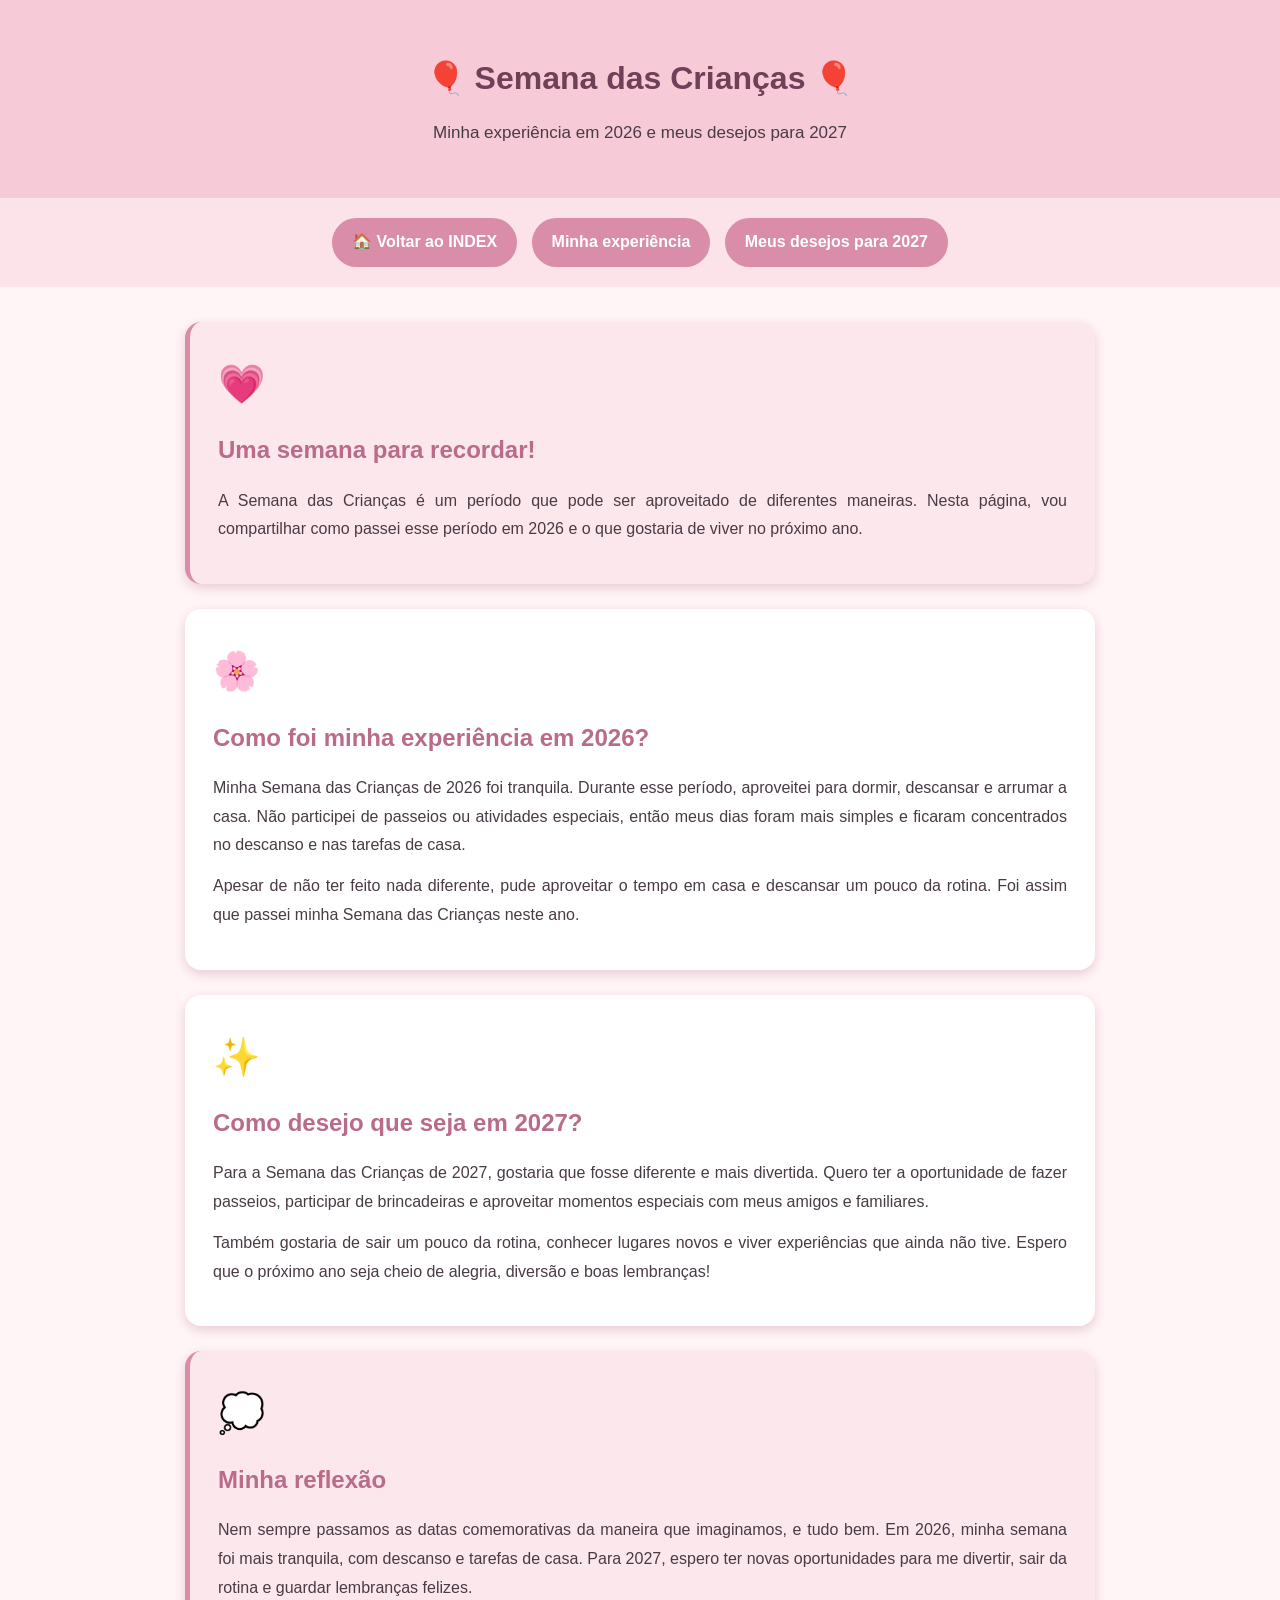
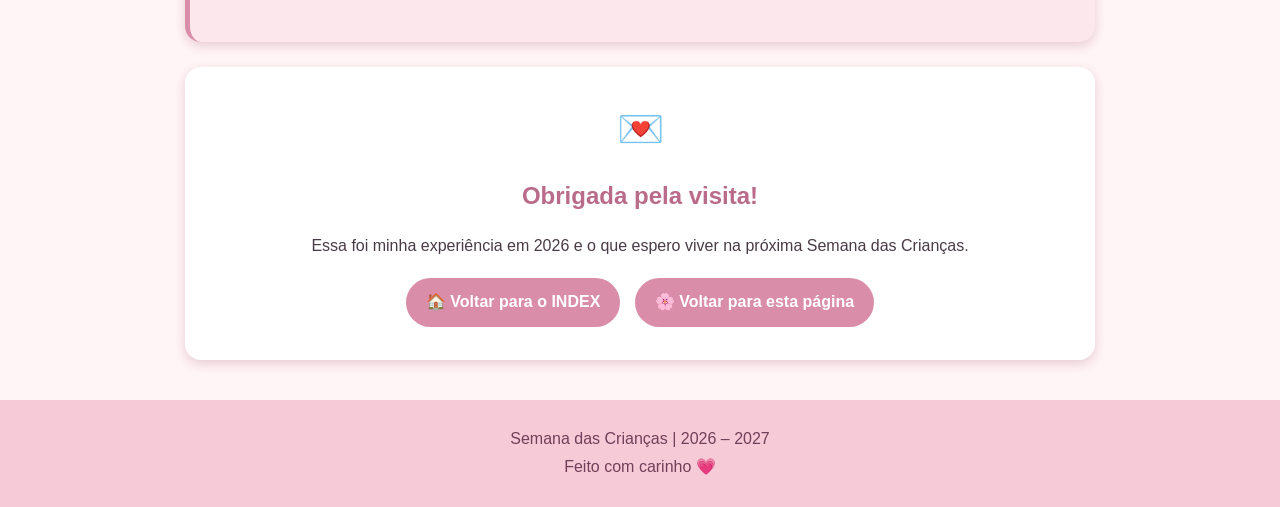
==== semana.html @ 5c0686c7 "Rename semana to semana.html" ====
<!DOCTYPE html>
<html lang="pt-BR">
<head>
    <meta charset="UTF-8">
    <meta name="viewport" content="width=device-width, initial-scale=1.0">

    <title>Minha Semana das Crianças | 2026 e 2027</title>

    <style>
        * {
            margin: 0;
            padding: 0;
            box-sizing: border-box;
        }

        html {
            scroll-behavior: smooth;
        }

        body {
            font-family: Arial, sans-serif;
            background: #fff5f7;
            color: #493b45;
            line-height: 1.8;
        }

        header {
            background: #f6cbd7;
            text-align: center;
            padding: 50px 20px;
        }

        header h1 {
            color: #713f58;
            font-size: 32px;
            margin-bottom: 10px;
        }

        header p {
            font-size: 17px;
        }

        nav {
            background: #fbe3e9;
            padding: 15px;
            text-align: center;
        }

        nav a, .botao {
            display: inline-block;
            text-decoration: none;
            background: #d98da8;
            color: white;
            padding: 10px 20px;
            border-radius: 25px;
            margin: 5px;
            font-weight: bold;
            transition: 0.3s;
        }

        nav a:hover, .botao:hover {
            background: #b96b89;
            transform: translateY(-2px);
        }

        main {
            max-width: 950px;
            margin: 35px auto;
            padding: 0 20px;
        }

        section {
            background: white;
            padding: 28px;
            border-radius: 16px;
            margin-bottom: 25px;
            box-shadow: 0 4px 12px #e8cbd4;
        }

        h2 {
            color: #b96b89;
            margin-bottom: 15px;
        }

        section p {
            margin-bottom: 12px;
            text-align: justify;
        }

        .destaque {
            background: #fce7ed;
            border-left: 5px solid #d98da8;
        }

        .emoji {
            font-size: 38px;
            margin-bottom: 10px;
        }

        .centralizado {
            text-align: center;
        }

        .centralizado p {
            text-align: center;
        }

        footer {
            background: #f6cbd7;
            text-align: center;
            padding: 25px;
            margin-top: 40px;
            color: #713f58;
        }

        @media (max-width: 600px) {
            header h1 {
                font-size: 25px;
            }

            section {
                padding: 20px;
            }

            nav a {
                font-size: 14px;
            }
        }
    </style>
</head>

<body>

    <header>
        <h1>🎈 Semana das Crianças 🎈</h1>
        <p>Minha experiência em 2026 e meus desejos para 2027</p>
    </header>

    <nav>
        <a href="index.html">🏠 Voltar ao INDEX</a>
        <a href="#experiencia">Minha experiência</a>
        <a href="#futuro">Meus desejos para 2027</a>
    </nav>

    <main>

        <section class="destaque">
            <div class="emoji">💗</div>

            <h2>Uma semana para recordar!</h2>

            <p>
                A Semana das Crianças é um período que pode ser aproveitado
                de diferentes maneiras. Nesta página, vou compartilhar como
                passei esse período em 2026 e o que gostaria de viver
                no próximo ano.
            </p>
        </section>

        <section id="experiencia">
            <div class="emoji">🌸</div>

            <h2>Como foi minha experiência em 2026?</h2>

            <p>
                Minha Semana das Crianças de 2026 foi tranquila.
                Durante esse período, aproveitei para dormir, descansar
                e arrumar a casa. Não participei de passeios ou atividades
                especiais, então meus dias foram mais simples e ficaram
                concentrados no descanso e nas tarefas de casa.
            </p>

            <p>
                Apesar de não ter feito nada diferente, pude aproveitar
                o tempo em casa e descansar um pouco da rotina.
                Foi assim que passei minha Semana das Crianças neste ano.
            </p>
        </section>

        <section id="futuro">
            <div class="emoji">✨</div>

            <h2>Como desejo que seja em 2027?</h2>

            <p>
                Para a Semana das Crianças de 2027, gostaria que fosse
                diferente e mais divertida. Quero ter a oportunidade de
                fazer passeios, participar de brincadeiras e aproveitar
                momentos especiais com meus amigos e familiares.
            </p>

            <p>
                Também gostaria de sair um pouco da rotina, conhecer
                lugares novos e viver experiências que ainda não tive.
                Espero que o próximo ano seja cheio de alegria, diversão
                e boas lembranças!
            </p>
        </section>

        <section class="destaque">
            <div class="emoji">💭</div>

            <h2>Minha reflexão</h2>

            <p>
                Nem sempre passamos as datas comemorativas da maneira
                que imaginamos, e tudo bem. Em 2026, minha semana foi
                mais tranquila, com descanso e tarefas de casa.
                Para 2027, espero ter novas oportunidades para me divertir,
                sair da rotina e guardar lembranças felizes.
            </p>
        </section>

        <section class="centralizado">
            <div class="emoji">💌</div>

            <h2>Obrigada pela visita!</h2>

            <p>
                Essa foi minha experiência em 2026 e o que espero
                viver na próxima Semana das Crianças.
            </p>

            <a class="botao" href="index.html">
                🏠 Voltar para o INDEX
            </a>

            <a class="botao" href="semana-das-criancas.html">
                🌸 Voltar para esta página
            </a>
        </section>

    </main>

    <footer>
        <p>Semana das Crianças | 2026 – 2027</p>
        <p>Feito com carinho 💗</p>
    </footer>

</body>
</html>
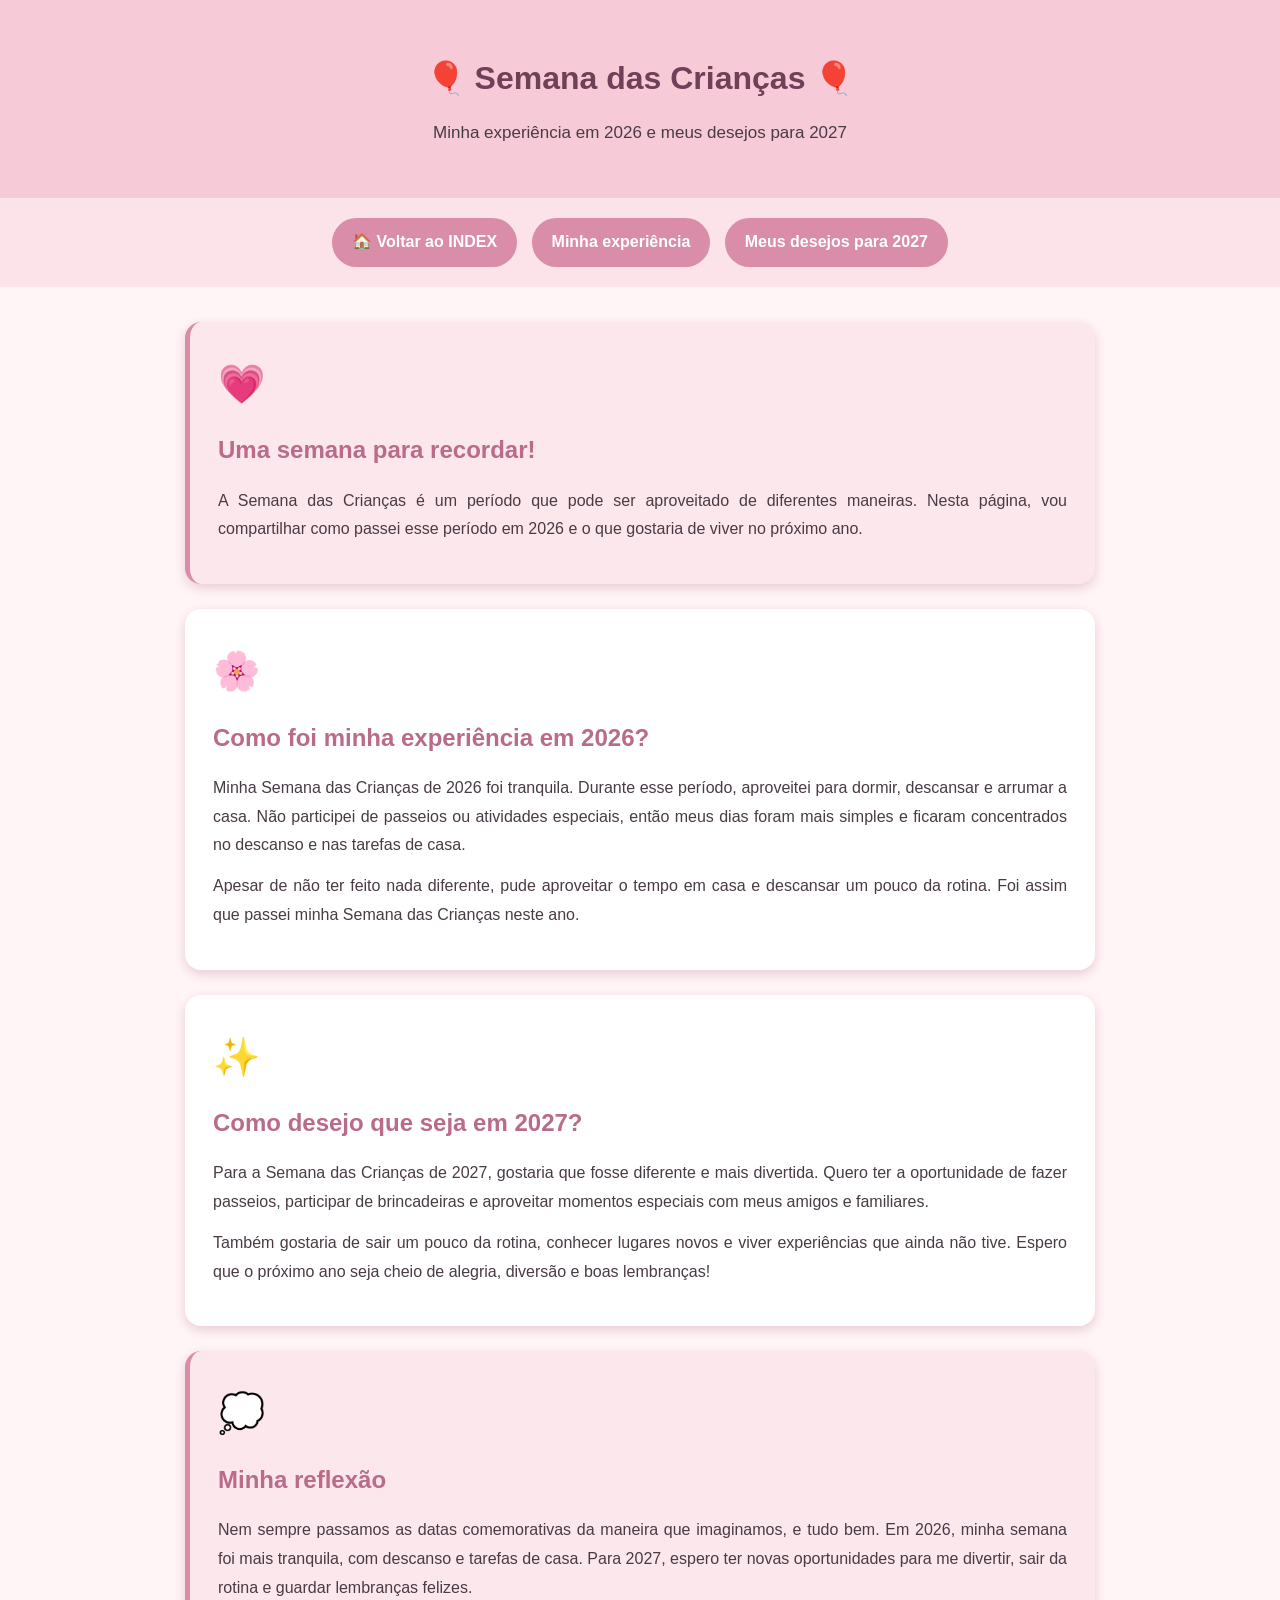
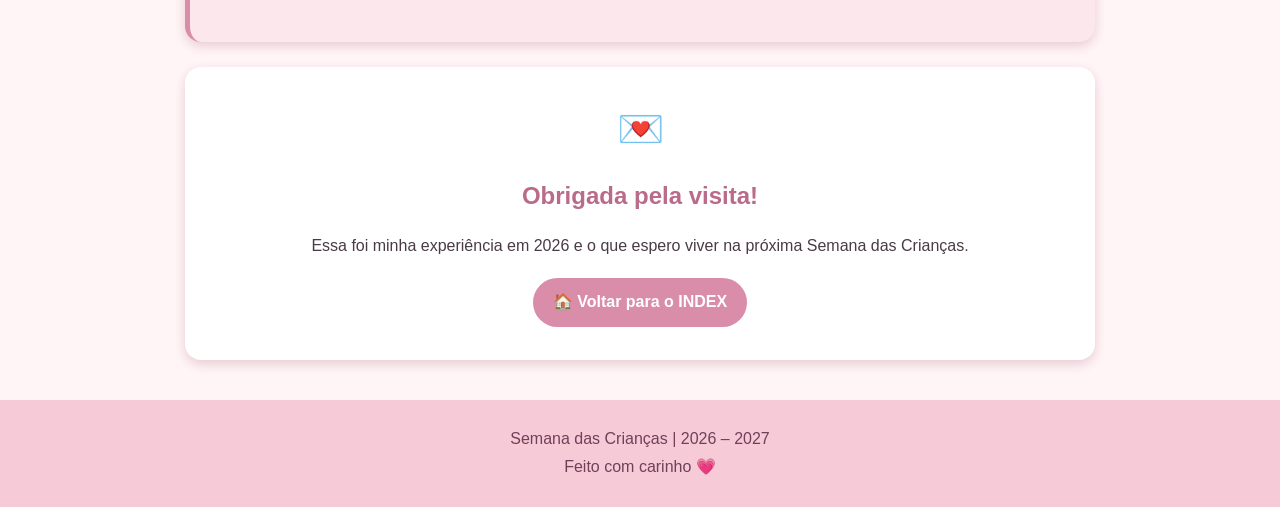
==== commit 82bb5d96: "Update semana.html" ====
--- a/semana.html
+++ b/semana.html
@@ -226,9 +226,7 @@
                 🏠 Voltar para o INDEX
             </a>
 
-            <a class="botao" href="semana-das-criancas.html">
-                🌸 Voltar para esta página
-            </a>
+    
         </section>
 
     </main>
